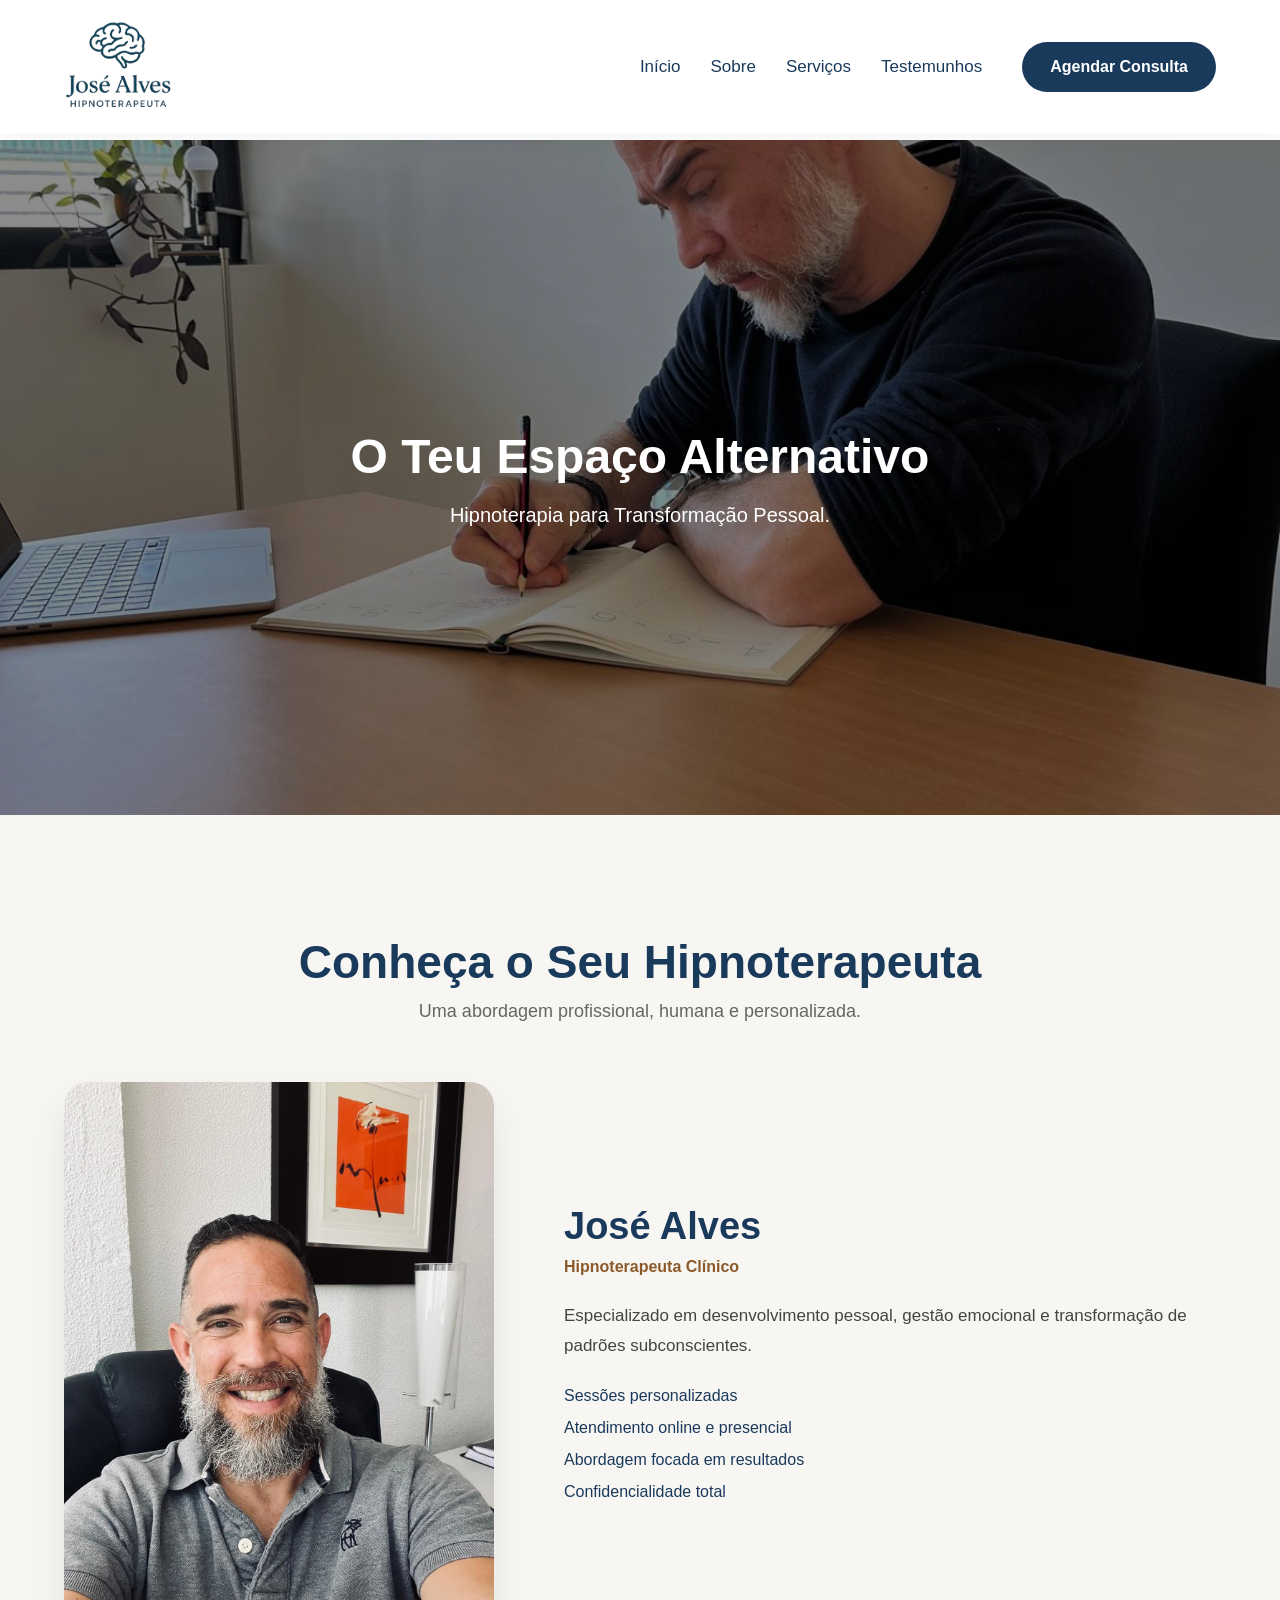
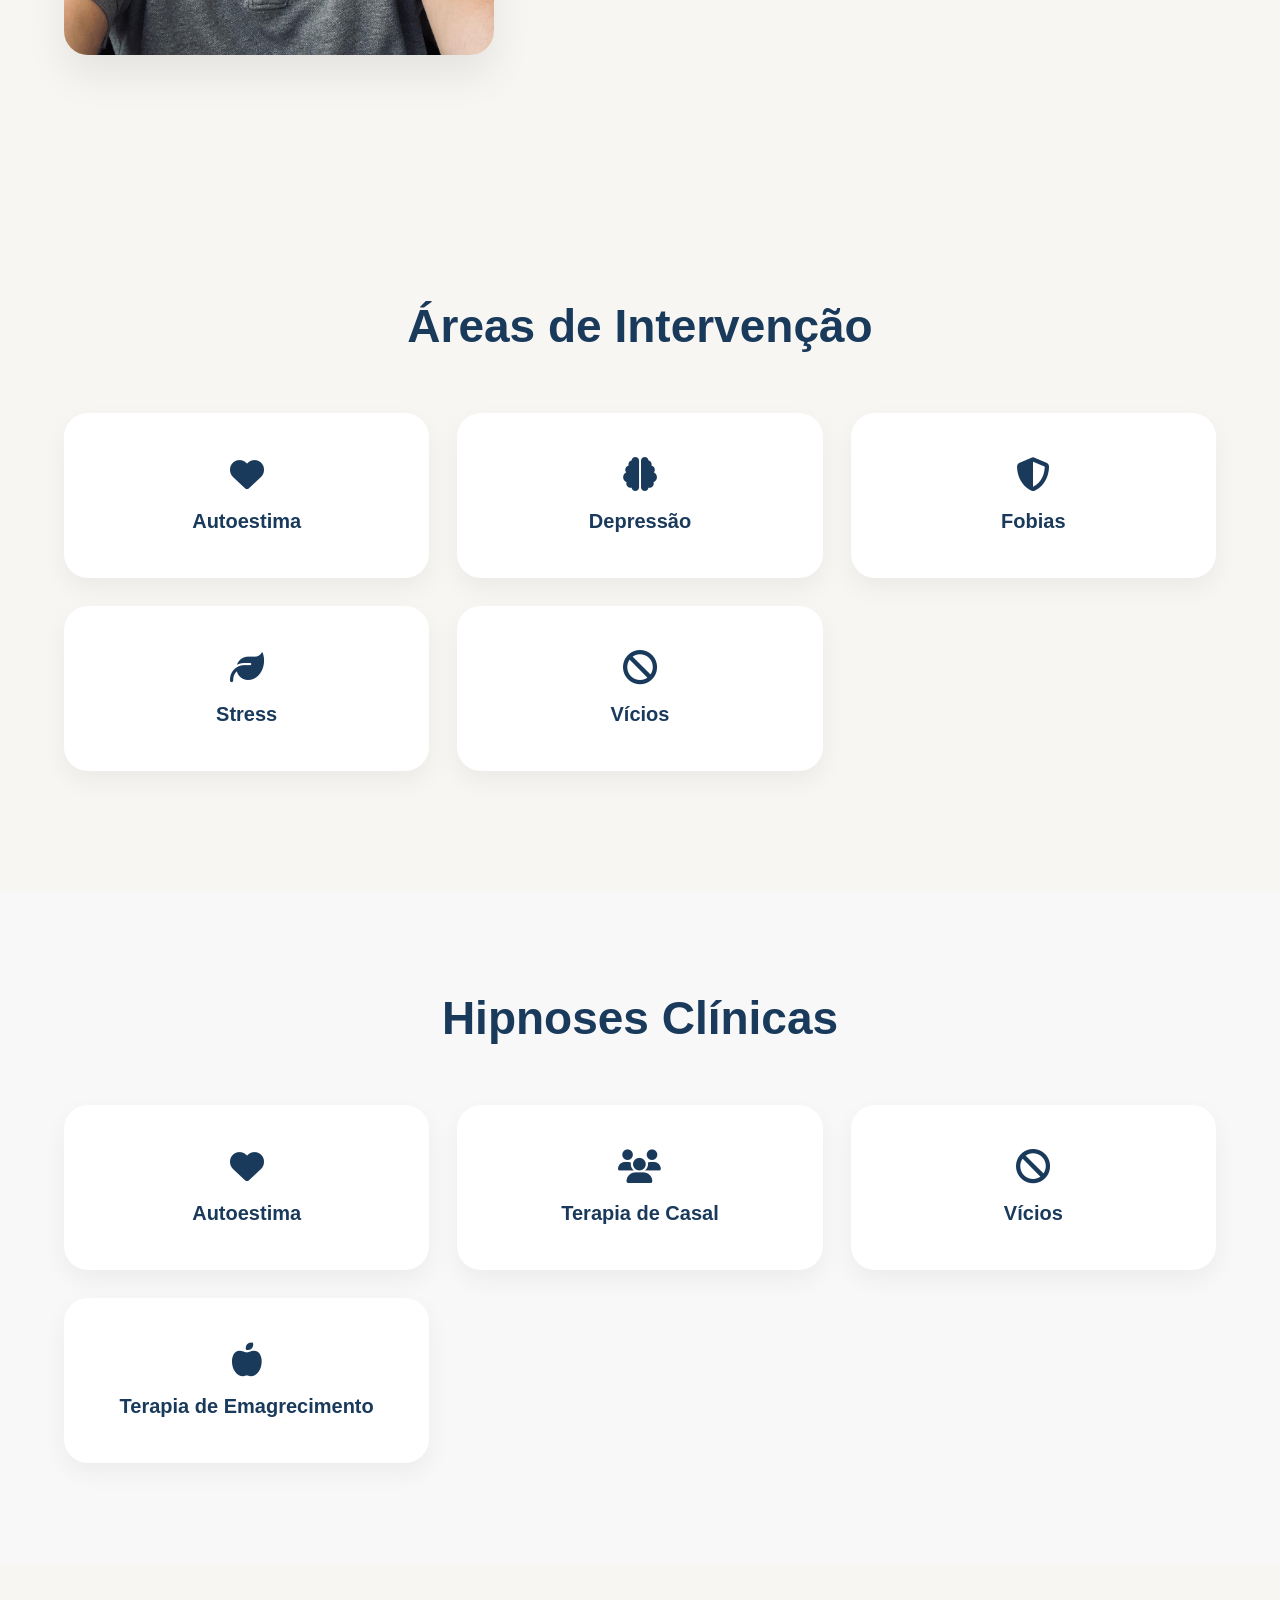
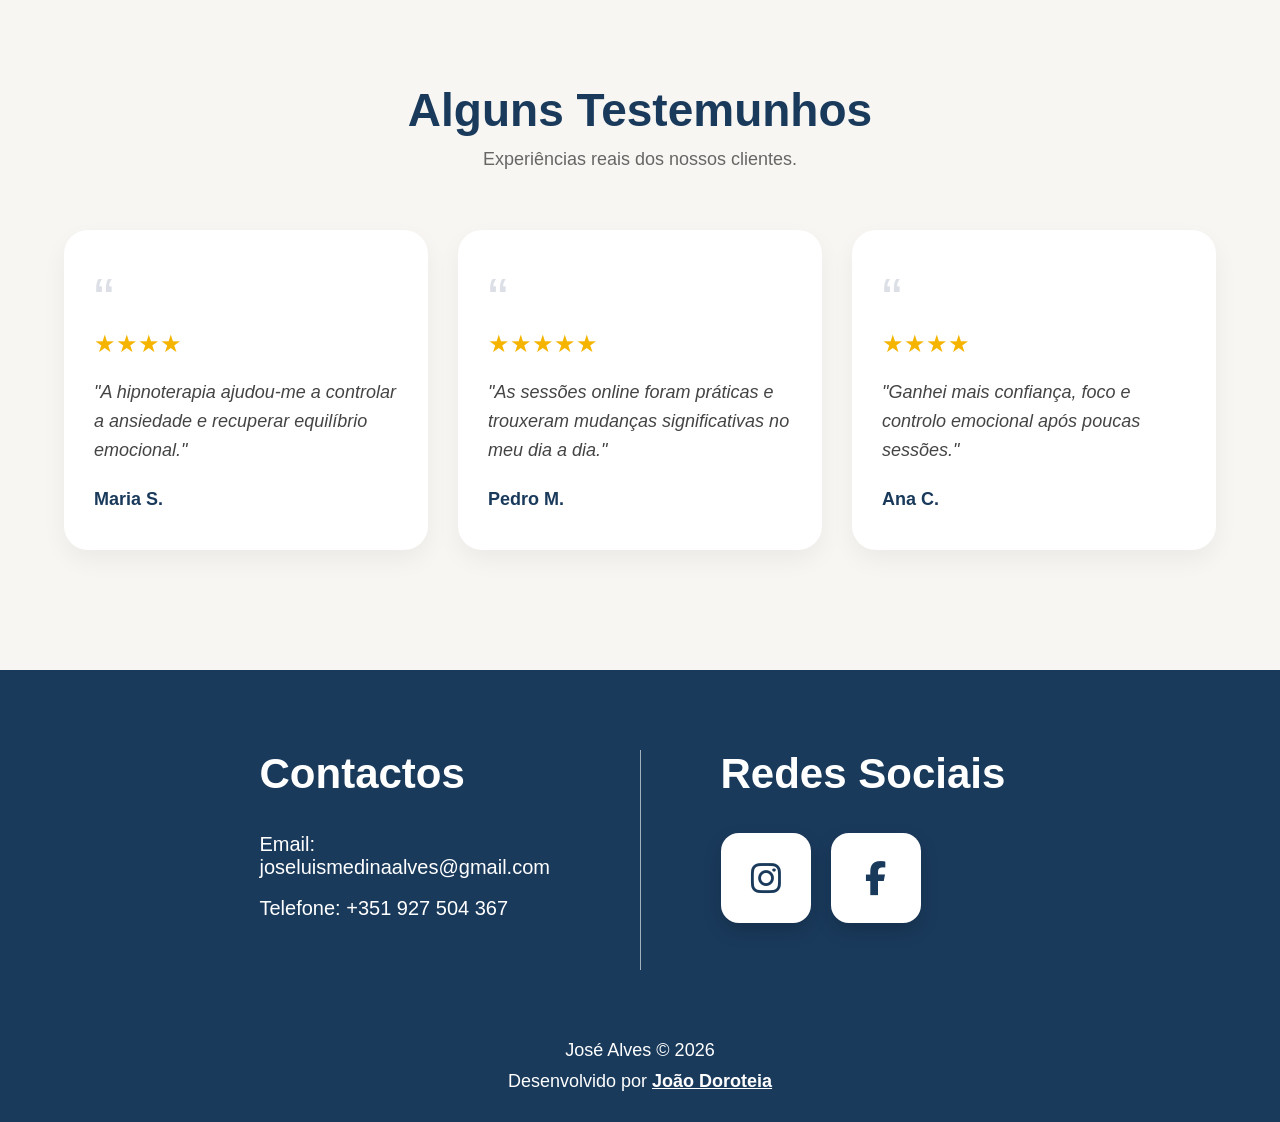
==== index.html @ 91444586 "Primeira versão do website José Alves" ====
<!DOCTYPE html>
<html lang="pt">

<head>
    <meta charset="UTF-8">
    <meta name="viewport" content="width=device-width, initial-scale=1.0">
    <title>José Alves - Teu Espaço Alternativo</title>
    <link rel="stylesheet" href="styles.css" />
    <link rel="stylesheet" href="https://cdnjs.cloudflare.com/ajax/libs/font-awesome/6.5.0/css/all.min.css">
</head>

<body>

    <!-- ////////////////////////////////////////////////////////////////////////////////////////////////////////////////// -->
    <!-- ////////////////////////////////////////////////////////////////////////////////////////////////////////////////// -->

    <header class="header">
        <div class="header-container">

            <div class="logo">
                <img src="assets/logo_semback.png" alt="José Alves">
            </div>

            <nav class="navbar">
                <ul>
                    <li><a href="#">Início</a></li>
                    <li><a href="#sobre">Sobre</a></li>
                    <li><a href="#servicos">Serviços</a></li>
                    <li><a href="#testemunhos">Testemunhos</a></li>
                </ul>
            </nav>

            <a href="agendar.html" class="btn">Agendar Consulta</a>

        </div>
    </header>

    <section class="hero">
        <div class="slide active"></div>
        <div class="slide"></div>

        <div class="hero-overlay">
            <h1>O Teu Espaço Alternativo</h1>
            <p>Hipnoterapia para Transformação Pessoal.</p>
        </div>
    </section>

    <!-- ////////////////////////////////////////////////////////////////////////////////////////////////////////////////// -->
    <!-- ////////////////////////////////////////////////////////////////////////////////////////////////////////////////// -->

    <section id="sobre" class="about">
        <div class="container">

            <div class="section-title">
                <h2>Conheça o Seu Hipnoterapeuta</h2>
                <p>Uma abordagem profissional, humana e personalizada.</p>
            </div>

            <div class="about-container">

                <div class="about-image">
                    <img src="assets/joseluis.jpeg" alt="José Alves">
                </div>

                <div class="about-content">
                    <h3>José Alves</h3>
                    <span class="credential">Hipnoterapeuta Clínico</span>

                    <p>
                        Especializado em desenvolvimento pessoal, gestão emocional
                        e transformação de padrões subconscientes.
                    </p>

                    <ul class="about-list">
                        <li>Sessões personalizadas</li>
                        <li>Atendimento online e presencial</li>
                        <li>Abordagem focada em resultados</li>
                        <li>Confidencialidade total</li>
                    </ul>
                </div>
            </div>
        </div>
    </section>

    <!-- ////////////////////////////////////////////////////////////////////////////////////////////////////////////////// -->
    <!-- ////////////////////////////////////////////////////////////////////////////////////////////////////////////////// -->

    <section id="servicos" class="services">
        <div class="container">

            <div class="section-title">
                <h2>Áreas de Intervenção</h2>
            </div>

            <div class="services-grid">

                <div class="service-card">
                    <i class="fas fa-heart"></i>
                    <h3>Autoestima</h3>
                </div>


                <div class="service-card">
                    <i class="fas fa-brain"></i>
                    <h3>Depressão</h3>
                </div>

                <div class="service-card">
                    <i class="fas fa-shield-alt"></i>
                    <h3>Fobias</h3>
                </div>

                <div class="service-card">
                    <i class="fas fa-leaf"></i>
                    <h3>Stress</h3>
                </div>

                <div class="service-card">
                    <i class="fas fa-ban"></i>
                    <h3>Vícios</h3>
                </div>

            </div>
        </div>
    </section>

    <!-- ////////////////////////////////////////////////////////////////////////////////////////////////////////////////// -->
    <!-- ////////////////////////////////////////////////////////////////////////////////////////////////////////////////// -->

    <section class="clinical-services">
        <div class="container">

            <div class="section-title">
                <h2>Hipnoses Clínicas</h2>
            </div>

            <div class="services-grid">

                <div class="service-card clinical-card">
                    <i class="fas fa-heart"></i>
                    <h3>Autoestima</h3>
                </div>

                <div class="service-card clinical-card">
                    <i class="fas fa-users"></i>
                    <h3>Terapia de Casal</h3>
                </div>

                <div class="service-card clinical-card">
                    <i class="fas fa-ban"></i>
                    <h3>Vícios</h3>
                </div>

                <div class="service-card clinical-card">
                    <i class="fas fa-apple-alt"></i>
                    <h3>Terapia de Emagrecimento</h3>
                </div>

            </div>
        </div>
    </section>

    <!-- ////////////////////////////////////////////////////////////////////////////////////////////////////////////////// -->
    <!-- ////////////////////////////////////////////////////////////////////////////////////////////////////////////////// -->

    <section id="testemunhos" class="testimonials">
        <div class="container">

            <div class="section-title">
                <h2>Alguns Testemunhos</h2>
                <p>Experiências reais dos nossos clientes.</p>
            </div>

            <div class="testimonials-grid">

                <div class="testimonial-card">
                    <span class="quote">“</span>
                    <div class="stars">★★★★</div>
                    <p>
                        "A hipnoterapia ajudou-me a controlar a ansiedade e
                        recuperar equilíbrio emocional."
                    </p>
                    <h4>Maria S.</h4>
                </div>

                <div class="testimonial-card">
                    <span class="quote">“</span>
                    <div class="stars">★★★★★</div>
                    <p>
                        "As sessões online foram práticas e trouxeram mudanças
                        significativas no meu dia a dia."
                    </p>
                    <h4>Pedro M.</h4>
                </div>

                <div class="testimonial-card">
                    <span class="quote">“</span>
                    <div class="stars">★★★★</div>
                    <p>
                        "Ganhei mais confiança, foco e controlo emocional após
                        poucas sessões."
                    </p>
                    <h4>Ana C.</h4>
                </div>

            </div>

        </div>
    </section>

    <!-- ////////////////////////////////////////////////////////////////////////////////////////////////////////////////// -->
    <!-- ////////////////////////////////////////////////////////////////////////////////////////////////////////////////// -->

    <footer class="site-footer">
        <div class="container footer-content">

            <div class="footer-left">
                <h3>Contactos</h3>
                <p>Email: joseluismedinaalves@gmail.com</p>
                <p>Telefone: +351 927 504 367</p>
            </div>

            <div class="footer-divider"></div>

            <div class="footer-right">
                <h3>Redes Sociais</h3>

                <div class="social-icons">
                    <a href="https://www.instagram.com/hipno_fit/"><i class="fab fa-instagram"></i></a>
                    <a href="https://www.facebook.com/joseluis.medinaalves.1"><i class="fab fa-facebook-f"></i></a>
                </div>
            </div>

        </div>

        <div class="footer-bottom">
            <p>José Alves © 2026</p>
            <p>Desenvolvido por <strong>João Doroteia</strong></p>
        </div>

    </footer>

    <script src="script.js"></script>

</body>

</html>
---- styles.css ----
* {
    margin: 0;
    padding: 0;
    box-sizing: border-box;
}

body {
    font-family: Trebuchet MS, sans-serif
}

h1,
h2,
h3,
h4 {
    font-family: Trebuchet MS, sans-serif;
}

.container {
    width: 90%;
    max-width: 1400px;
    margin: 0 auto;
}

/* ===============================================
   BARRA DE NAVEGAÇÃO NO TOPO - PÁGINA PRINCIPAL
================================================== */
/* HEADER FIXO */
.header {
    position: fixed;
    top: 0;
    width: 100%;
    background: white;
    padding: 20px 0;
    z-index: 1000;
    box-shadow: 0 4px 20px rgba(0, 0, 0, 0.06);
}

.header-container {
    width: 90%;
    max-width: 1400px;
    margin: 0 auto;
    display: flex;
    align-items: center;
    justify-content: space-between;
}

/* LOGO */
.logo img {
    height: 90px;
}

/* NAVBAR */
.navbar {
    margin-left: auto;
    margin-right: 40px;
}

.navbar ul {
    display: flex;
    list-style: none;
    gap: 30px;
}

.navbar a {
    text-decoration: none;
    color: #1A3A5C;
    font-size: 17px;
    font-weight: 500;
}

.navbar a:hover {
    text-decoration: underline;
    color: #f7c06f;
}

/* BOTÃO */
.btn {
    padding: 16px 28px;
    background: #1A3A5C;
    color: white;
    text-decoration: none;
    border-radius: 999px;
    font-weight: 600;
}

.btn:hover {
    background: #f7c06f;
    color: #1A3A5C;
}


/* =========================
   HERO - PÁGINA PRINCIPAL
============================ */
.hero {
    margin-top: 140px;
    height: 75vh;
    position: relative;
    overflow: hidden;
    display: flex;
    justify-content: center;
    align-items: center;
}

/* SLIDES */
.slide {
    position: absolute;
    inset: 0;
    background-size: cover;
    background-position: center;
    opacity: 0;
    transition: opacity 1.8s ease-in-out;
}

.slide.active {
    opacity: 1;
}

/* SHADOW OVERLAY */
.hero::after {
    content: "";
    position: absolute;
    inset: 0;
    background: rgba(0, 0, 0, 0.45);
    z-index: 1;
}

/* TEXT OVERLAY */
.hero-overlay {
    position: relative;
    z-index: 2;
    text-align: center;
    color: white;
    padding: 40px;
}

.hero h1 {
    font-size: 48px;
    margin-bottom: 20px;
}

.hero p {
    font-size: 20px;
}


/* ===============================
   SOBRE MIM - PÁGINA PRINICIPAL
================================== */
.about {
    padding: 120px 0;
    background: #F8F6F2;
}

.section-title {
    text-align: center;
    margin-bottom: 70px;
}

.section-title h2 {
    font-size: 42px;
    color: #1A3A5C;
    margin-bottom: 15px;
}

.section-title p {
    font-size: 18px;
    color: #666;
}

.about-container {
    display: flex;
    align-items: center;
    gap: 70px;
}

.about-image img {
    width: 430px;
    border-radius: 24px;
    object-fit: cover;
    box-shadow: 0 20px 40px rgba(0, 0, 0, 0.08);
}

.about-content {
    flex: 1;
}

.about-content h3 {
    font-size: 38px;
    color: #1A3A5C;
    margin-bottom: 10px;
}

.credential {
    display: inline-block;
    margin-bottom: 25px;
    color: #8B5A2B;
    font-weight: 600;
}

.about-content p {
    font-size: 17px;
    line-height: 1.8;
    color: #444;
    margin-bottom: 25px;
}

.about-list {
    list-style: none;
    margin-bottom: 35px;
}

.about-list li {
    margin-bottom: 14px;
    color: #1A3A5C;
    font-size: 16px;
}


/* ==============================
   SERVIÇOS - PÁGINA PRINICIPAL
================================= */
/* SERVIÇOS */
.services {
    padding: 120px 0;
    background: #F8F6F2;
}

.section-title {
    text-align: center;
    margin-bottom: 60px;
}

.section-title h2 {
    font-size: 46px;
    color: #1A3A5C;
    margin-bottom: 12px;
}

.section-title p {
    font-size: 18px;
    color: #666;
}

/* GRID */
.services-grid {
    display: grid;
    grid-template-columns: repeat(3, 1fr);
    gap: 28px;
}

/* CARDS */
.service-card {
    background: white;
    padding: 45px 20px;
    border-radius: 24px;
    text-align: center;
    cursor: pointer;
    box-shadow: 0 10px 25px rgba(0, 0, 0, 0.05);
    transition: 0.3s ease;
}

.service-card:hover {
    background: #1A3A5C;
    transform: translateY(-8px);
}

.service-card i {
    font-size: 34px;
    color: #1A3A5C;
    margin-bottom: 18px;
    transition: 0.3s;
}

.service-card h3 {
    color: #1A3A5C;
    font-size: 20px;
    transition: 0.3s;
}

.service-card:hover i,
.service-card:hover h3 {
    color: white;
}

/* HIPNOSES CLÍNICAS */
.clinical-services {
    padding: 100px 0;
    background: #f8f8f8;
}


/* ================================
   TESTEMUNHOS - PÁGINA PRINCIPAL
=================================== */
.testimonials {
    padding: 120px 0;
    background: #F8F6F2;
}

.testimonials-grid {
    display: grid;
    grid-template-columns: repeat(3, 1fr);
    gap: 30px;
    margin-top: 50px;
}

.testimonial-card {
    background: white;
    padding: 40px 30px;
    border-radius: 24px;
    box-shadow: 0 10px 25px rgba(0, 0, 0, 0.05);
    transition: 0.3s ease;
}

.testimonial-card:hover {
    transform: translateY(-8px);
}

.stars {
    font-size: 24px;
    color: #F4B400;
    margin-bottom: 20px;
}

.testimonial-card p {
    font-size: 18px;
    color: #444;
    line-height: 1.6;
    margin-bottom: 25px;
    font-style: italic;
}

.testimonial-card h4 {
    color: #1A3A5C;
    font-size: 18px;
    font-weight: 600;
}

.quote {
    font-size: 60px;
    color: #1A3A5C;
    opacity: 0.15;
    display: block;
    line-height: 1;
}


/* ===========================
   RODAPÉ - TODAS AS PÁGINAS
============================== */
.site-footer {
    background: #1A3A5C;
    color: white;
    padding: 80px 0 30px;
}

.footer-content {
    display: flex;
    justify-content: center;
    align-items: flex-start;
    gap: 80px;
    margin-bottom: 70px;
}

/* colunas */
.footer-left,
.footer-right {
    width: 300px;
}

.footer-left h3,
.footer-right h3 {
    font-size: 42px;
    margin-bottom: 35px;
}

.footer-left p {
    font-size: 20px;
    margin-bottom: 18px;
}

/* linha vertical */
.footer-divider {
    width: 1px;
    height: 220px;
    background: rgba(255, 255, 255, 0.6);
}

/* redes */
.social-icons {
    display: flex;
    gap: 20px;
    margin-top: 20px;
}

.social-icons a {
    width: 90px;
    height: 90px;
    background: white;
    border-radius: 18px;
    display: flex;
    justify-content: center;
    align-items: center;
    color: #1A3A5C;
    font-size: 34px;
    text-decoration: none;
    box-shadow: 0 8px 18px rgba(0, 0, 0, 0.18);
    transition: 0.3s ease;
}

.social-icons a:hover {
    transform: translateY(-5px);
}

/* bottom */
.footer-bottom {
    text-align: center;
    font-size: 18px;
}

.footer-bottom p:first-child {
    margin-bottom: 10px;
}

.footer-bottom strong {
    text-decoration: underline;
}


/* ===================
   AGENDAR CONSULTA
====================== */
.agendar {
    min-height: 100vh;
    padding: 140px 0;
    background: #F8F6F2;
}

.agendar-container {
    display: grid;
    grid-template-columns: 2fr 1fr;
    gap: 50px;
    align-items: start;
}

/* formulário */
.agendar-form {
    background: white;
    padding: 50px;
    border-radius: 30px;
    box-shadow: 0 15px 35px rgba(0, 0, 0, 0.05);
}

.agendar-form h1 {
    font-size: 42px;
    color: #1A3A5C;
    margin-bottom: 15px;
}

.agendar-form p {
    color: #666;
    margin-bottom: 35px;
}

/* inputs */
.agendar-form form {
    display: flex;
    flex-direction: column;
    gap: 20px;
}

.agendar-form input,
.agendar-form select,
.agendar-form textarea {
    padding: 18px 20px;
    border: 1px solid #ddd;
    border-radius: 14px;
    font-size: 16px;
    font-family: inherit;
    outline: none;
}

.agendar-form textarea {
    min-height: 140px;
    resize: none;
}

/* botão */
.agendar-form button {
    padding: 18px;
    border: none;
    border-radius: 999px;
    background: #1A3A5C;
    color: #FFDEAD;
    font-size: 16px;
    font-weight: 600;
    cursor: pointer;
}

/* info lateral */
.agendar-info {
    background: #1A3A5C;
    color: white;
    padding: 45px;
    border-radius: 30px;
}

.agendar-info h2 {
    font-size: 32px;
    margin-bottom: 30px;
}

.agendar-info p {
    margin-bottom: 18px;
    line-height: 1.7;
}
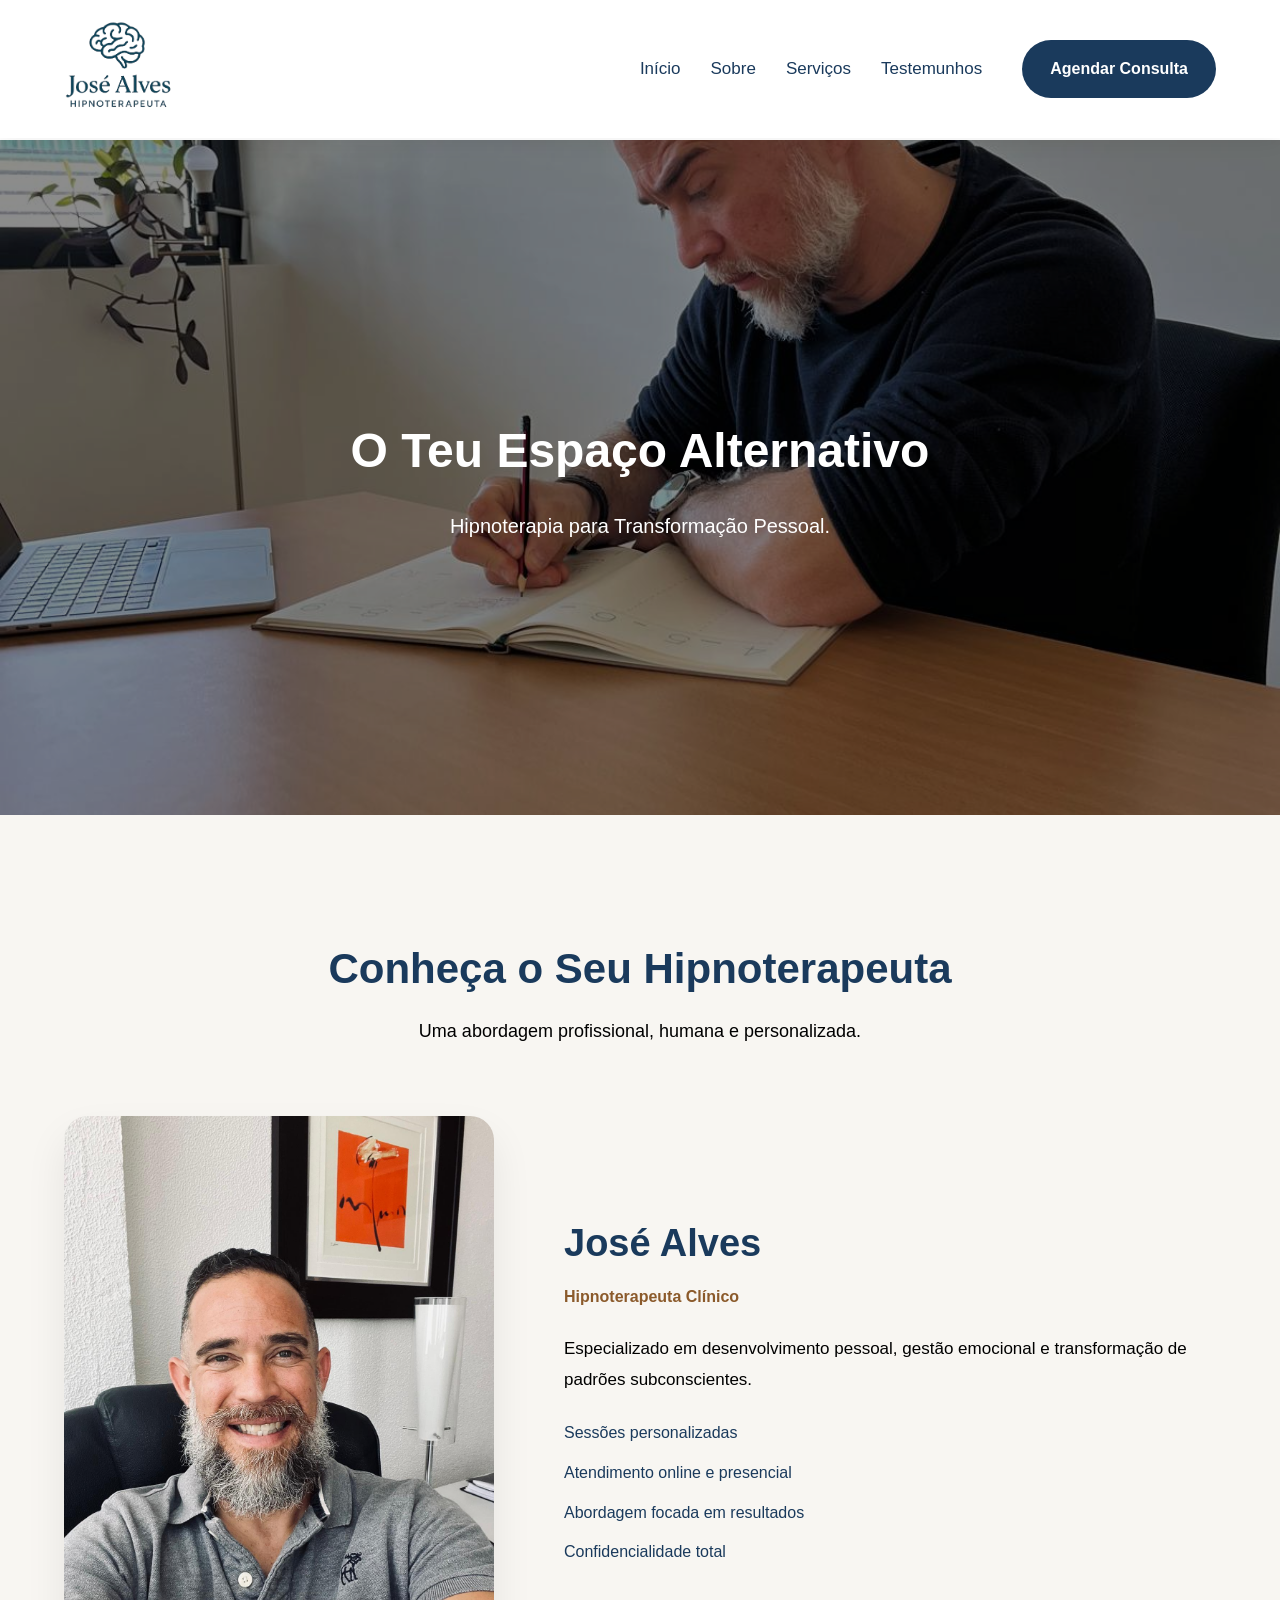
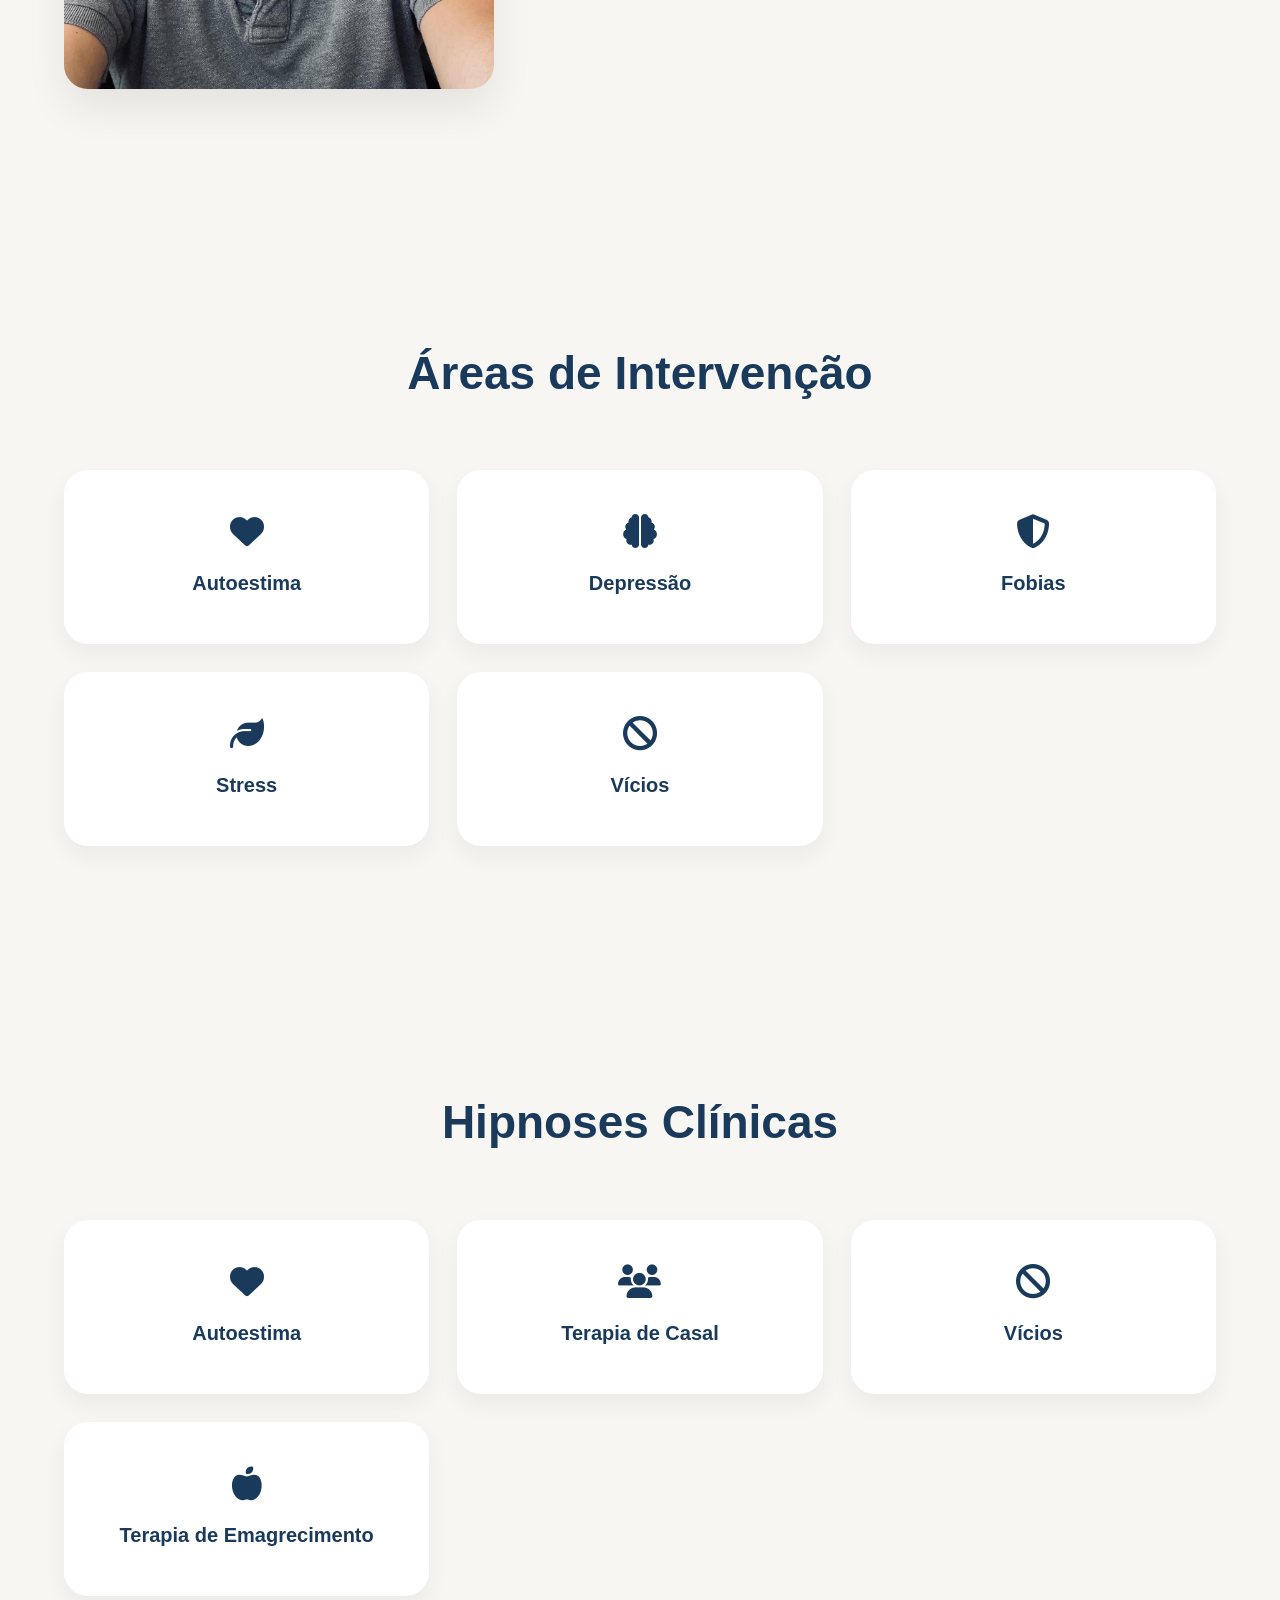
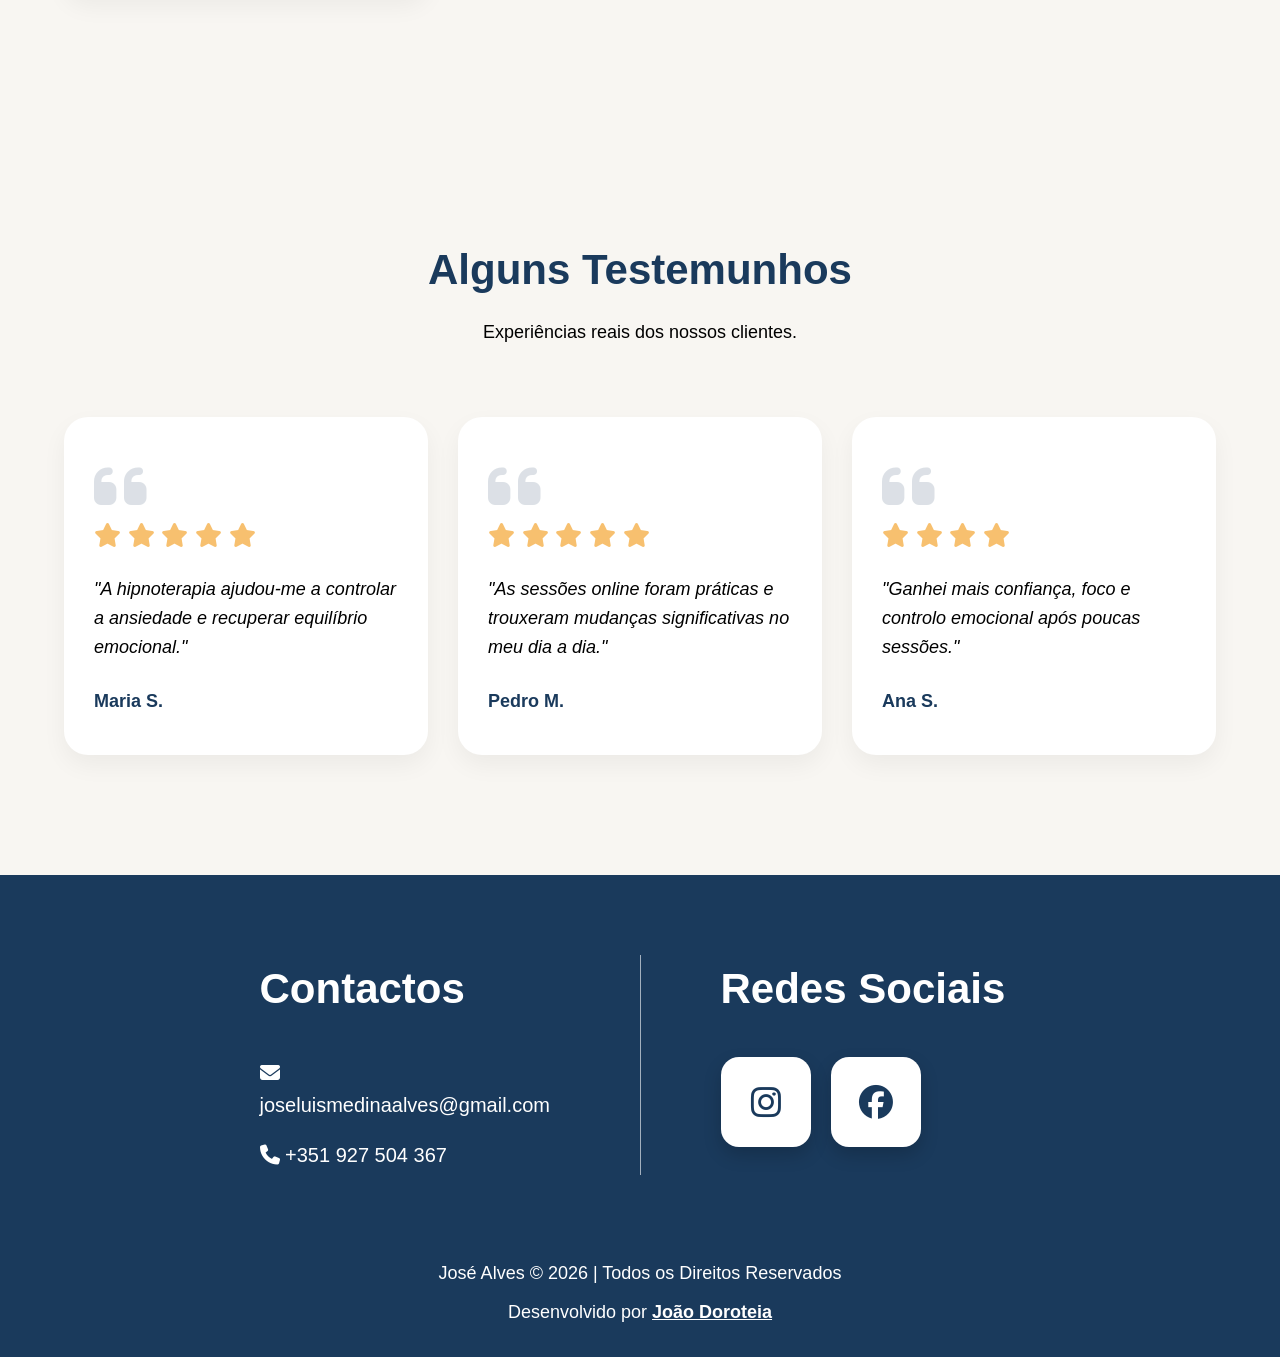
==== commit 865f584c: "Versão Final" ====
--- a/index.html
+++ b/index.html
@@ -15,54 +15,73 @@
     <!-- ////////////////////////////////////////////////////////////////////////////////////////////////////////////////// -->
 
     <header class="header">
-        <div class="header-container">
+
+        <div class="container">
 
             <div class="logo">
                 <img src="assets/logo_semback.png" alt="José Alves">
             </div>
 
             <nav class="navbar">
+
                 <ul>
                     <li><a href="#">Início</a></li>
-                    <li><a href="#sobre">Sobre</a></li>
-                    <li><a href="#servicos">Serviços</a></li>
+                    <li><a href="#me">Sobre</a></li>
+                    <li><a href="#areas">Serviços</a></li>
                     <li><a href="#testemunhos">Testemunhos</a></li>
                 </ul>
+
             </nav>
 
-            <a href="agendar.html" class="btn">Agendar Consulta</a>
-
-        </div>
+            <a href="agendar.html" class="btn-primary">Agendar Consulta</a>
+
+        </div>
+
     </header>
 
+    <!-- ////////////////////////////////////////////////////////////////////////////////////////////////////////////////// -->
+    <!-- ////////////////////////////////////////////////////////////////////////////////////////////////////////////////// -->
+
     <section class="hero">
+
         <div class="slide active"></div>
         <div class="slide"></div>
 
-        <div class="hero-overlay">
-            <h1>O Teu Espaço Alternativo</h1>
-            <p>Hipnoterapia para Transformação Pessoal.</p>
-        </div>
-    </section>
-
-    <!-- ////////////////////////////////////////////////////////////////////////////////////////////////////////////////// -->
-    <!-- ////////////////////////////////////////////////////////////////////////////////////////////////////////////////// -->
-
-    <section id="sobre" class="about">
-        <div class="container">
-
-            <div class="section-title">
+        <div class="container">
+
+            <div class="hero-overlay">
+
+                <h1>O Teu Espaço Alternativo</h1>
+                <p>Hipnoterapia para Transformação Pessoal.</p>
+
+            </div>
+
+        </div>
+
+    </section>
+
+    <!-- ////////////////////////////////////////////////////////////////////////////////////////////////////////////////// -->
+    <!-- ////////////////////////////////////////////////////////////////////////////////////////////////////////////////// -->
+
+    <section class="about" id="me">
+
+        <div class="container">
+
+            <div class="about-title">
+
                 <h2>Conheça o Seu Hipnoterapeuta</h2>
                 <p>Uma abordagem profissional, humana e personalizada.</p>
-            </div>
-
-            <div class="about-container">
+
+            </div>
+
+            <div class="about-information">
 
                 <div class="about-image">
                     <img src="assets/joseluis.jpeg" alt="José Alves">
                 </div>
 
                 <div class="about-content">
+
                     <h3>José Alves</h3>
                     <span class="credential">Hipnoterapeuta Clínico</span>
 
@@ -77,147 +96,203 @@
                         <li>Abordagem focada em resultados</li>
                         <li>Confidencialidade total</li>
                     </ul>
-                </div>
-            </div>
-        </div>
-    </section>
-
-    <!-- ////////////////////////////////////////////////////////////////////////////////////////////////////////////////// -->
-    <!-- ////////////////////////////////////////////////////////////////////////////////////////////////////////////////// -->
-
-    <section id="servicos" class="services">
-        <div class="container">
-
-            <div class="section-title">
+
+                </div>
+
+            </div>
+
+        </div>
+
+    </section>
+
+    <!-- ////////////////////////////////////////////////////////////////////////////////////////////////////////////////// -->
+    <!-- ////////////////////////////////////////////////////////////////////////////////////////////////////////////////// -->
+
+    <section class="services-areas" id="areas">
+
+        <div class="container">
+
+            <div class="services-title">
                 <h2>Áreas de Intervenção</h2>
             </div>
 
             <div class="services-grid">
 
-                <div class="service-card">
+                <div class="service-area-card">
                     <i class="fas fa-heart"></i>
                     <h3>Autoestima</h3>
                 </div>
 
-
-                <div class="service-card">
+                <div class="service-area-card">
                     <i class="fas fa-brain"></i>
                     <h3>Depressão</h3>
                 </div>
 
-                <div class="service-card">
+                <div class="service-area-card">
                     <i class="fas fa-shield-alt"></i>
                     <h3>Fobias</h3>
                 </div>
 
-                <div class="service-card">
+                <div class="service-area-card">
                     <i class="fas fa-leaf"></i>
                     <h3>Stress</h3>
                 </div>
 
-                <div class="service-card">
+                <div class="service-area-card">
                     <i class="fas fa-ban"></i>
                     <h3>Vícios</h3>
                 </div>
 
             </div>
-        </div>
+
+        </div>
+
     </section>
 
     <!-- ////////////////////////////////////////////////////////////////////////////////////////////////////////////////// -->
     <!-- ////////////////////////////////////////////////////////////////////////////////////////////////////////////////// -->
 
     <section class="clinical-services">
-        <div class="container">
-
-            <div class="section-title">
+
+        <div class="container">
+
+            <div class="services-title">
                 <h2>Hipnoses Clínicas</h2>
             </div>
 
             <div class="services-grid">
 
-                <div class="service-card clinical-card">
+                <div class="service-clinical-card">
                     <i class="fas fa-heart"></i>
                     <h3>Autoestima</h3>
                 </div>
 
-                <div class="service-card clinical-card">
+                <div class="service-clinical-card">
                     <i class="fas fa-users"></i>
                     <h3>Terapia de Casal</h3>
                 </div>
 
-                <div class="service-card clinical-card">
+                <div class="service-clinical-card">
                     <i class="fas fa-ban"></i>
                     <h3>Vícios</h3>
                 </div>
 
-                <div class="service-card clinical-card">
+                <div class="service-clinical-card">
                     <i class="fas fa-apple-alt"></i>
                     <h3>Terapia de Emagrecimento</h3>
                 </div>
 
             </div>
-        </div>
-    </section>
-
-    <!-- ////////////////////////////////////////////////////////////////////////////////////////////////////////////////// -->
-    <!-- ////////////////////////////////////////////////////////////////////////////////////////////////////////////////// -->
-
-    <section id="testemunhos" class="testimonials">
-        <div class="container">
-
-            <div class="section-title">
+
+        </div>
+
+    </section>
+
+    <!-- ////////////////////////////////////////////////////////////////////////////////////////////////////////////////// -->
+    <!-- ////////////////////////////////////////////////////////////////////////////////////////////////////////////////// -->
+
+    <section class="testimonials" id="testemunhos">
+
+        <div class="container">
+
+            <div class="testimonials-title">
                 <h2>Alguns Testemunhos</h2>
                 <p>Experiências reais dos nossos clientes.</p>
             </div>
 
             <div class="testimonials-grid">
 
+                <!-- ============================================================================== -->
+                <!-- CARD 1 -->
                 <div class="testimonial-card">
-                    <span class="quote">“</span>
-                    <div class="stars">★★★★</div>
+
+                    <span class="quote">
+                        <i class="fas fa-quote-left"></i>
+                    </span>
+
+                    <div class="stars">
+                        <i class="fas fa-star"></i>
+                        <i class="fas fa-star"></i>
+                        <i class="fas fa-star"></i>
+                        <i class="fas fa-star"></i>
+                        <i class="fas fa-star"></i>
+                    </div>
+
                     <p>
                         "A hipnoterapia ajudou-me a controlar a ansiedade e
                         recuperar equilíbrio emocional."
                     </p>
+
                     <h4>Maria S.</h4>
-                </div>
-
+
+                </div>
+
+                <!-- ============================================================================== -->
+                <!-- CARD 2 -->
                 <div class="testimonial-card">
-                    <span class="quote">“</span>
-                    <div class="stars">★★★★★</div>
+
+                    <span class="quote">
+                        <i class="fas fa-quote-left"></i>
+                    </span>
+
+                    <div class="stars">
+                        <i class="fas fa-star"></i>
+                        <i class="fas fa-star"></i>
+                        <i class="fas fa-star"></i>
+                        <i class="fas fa-star"></i>
+                        <i class="fas fa-star"></i>
+                    </div>
+
                     <p>
                         "As sessões online foram práticas e trouxeram mudanças
                         significativas no meu dia a dia."
                     </p>
+
                     <h4>Pedro M.</h4>
-                </div>
-
+
+                </div>
+
+                <!-- ============================================================================== -->
+                <!-- CARD 3 -->
                 <div class="testimonial-card">
-                    <span class="quote">“</span>
-                    <div class="stars">★★★★</div>
+
+                    <span class="quote">
+                        <i class="fas fa-quote-left"></i>
+                    </span>
+
+                    <div class="stars">
+                        <i class="fas fa-star"></i>
+                        <i class="fas fa-star"></i>
+                        <i class="fas fa-star"></i>
+                        <i class="fas fa-star"></i>
+                    </div>
+
                     <p>
                         "Ganhei mais confiança, foco e controlo emocional após
                         poucas sessões."
                     </p>
-                    <h4>Ana C.</h4>
-                </div>
-
-            </div>
-
-        </div>
-    </section>
-
-    <!-- ////////////////////////////////////////////////////////////////////////////////////////////////////////////////// -->
-    <!-- ////////////////////////////////////////////////////////////////////////////////////////////////////////////////// -->
-
-    <footer class="site-footer">
-        <div class="container footer-content">
+
+                    <h4>Ana S.</h4>
+
+                </div>
+
+            </div>
+
+        </div>
+
+    </section>
+
+    <!-- ////////////////////////////////////////////////////////////////////////////////////////////////////////////////// -->
+    <!-- ////////////////////////////////////////////////////////////////////////////////////////////////////////////////// -->
+
+    <footer class="footer">
+
+        <div class="container">
 
             <div class="footer-left">
                 <h3>Contactos</h3>
-                <p>Email: joseluismedinaalves@gmail.com</p>
-                <p>Telefone: +351 927 504 367</p>
+                <p><i class="fa-duotone fa-solid fa-envelope"></i> joseluismedinaalves@gmail.com</p>
+                <p><i class="fa-duotone fa-solid fa-phone"></i> +351 927 504 367</p>
             </div>
 
             <div class="footer-divider"></div>
@@ -226,20 +301,23 @@
                 <h3>Redes Sociais</h3>
 
                 <div class="social-icons">
-                    <a href="https://www.instagram.com/hipno_fit/"><i class="fab fa-instagram"></i></a>
-                    <a href="https://www.facebook.com/joseluis.medinaalves.1"><i class="fab fa-facebook-f"></i></a>
+                    <a href="https://www.instagram.com/hipno_fit/"><i class="fa-brands fa-instagram"></i></a>
+                    <a href="https://www.facebook.com/joseluis.medinaalves.1"><i class="fa-brands fa-facebook"></i></a>
                 </div>
             </div>
 
         </div>
 
         <div class="footer-bottom">
-            <p>José Alves © 2026</p>
+            <p>José Alves © 2026 | Todos os Direitos Reservados</p>
             <p>Desenvolvido por <strong>João Doroteia</strong></p>
         </div>
 
     </footer>
 
+    <!-- ////////////////////////////////////////////////////////////////////////////////////////////////////////////////// -->
+    <!-- ////////////////////////////////////////////////////////////////////////////////////////////////////////////////// -->
+
     <script src="script.js"></script>
 
 </body>
--- a/styles.css
+++ b/styles.css
@@ -1,41 +1,70 @@
+/* ====================================
+   CONFIGURAÇÕES & COMPONENTES GERAIS
+======================================= */
+:root {
+    --primary: #1A3A5C;
+    --secondary: #f7c06f;
+    --light: white;
+    --dark: black;
+}
+
 * {
     margin: 0;
     padding: 0;
     box-sizing: border-box;
+    font-family: Trebuchet MS, sans-serif
+}
+
+html {
+    scroll-behavior: smooth;
 }
 
 body {
-    font-family: Trebuchet MS, sans-serif
-}
-
-h1,
-h2,
-h3,
-h4 {
-    font-family: Trebuchet MS, sans-serif;
+    background: var(--light);
+    line-height: 1.6;
 }
 
 .container {
     width: 90%;
-    max-width: 1400px;
-    margin: 0 auto;
-}
-
-/* ===============================================
-   BARRA DE NAVEGAÇÃO NO TOPO - PÁGINA PRINCIPAL
-================================================== */
-/* HEADER FIXO */
+    max-width: 1200px;
+    margin: auto;
+}
+
+/* ===================
+   BOTÕES DO WEBSITE
+====================== */
+.btn-primary {
+    padding: 16px 28px;
+    background: var(--primary);
+    color: var(--light);
+    text-decoration: none;
+    border-radius: 999px;
+    font-weight: 600;
+}
+
+.btn-primary:hover {
+    background: var(--secondary);
+    color: var(--primary);
+}
+
+
+/* ============================================================================================================================= */
+/* ============================================================================================================================= */
+
+/* ==========================================
+   HEADER - BARRA DE NAVEGAÇÃO (index.html) 
+============================================= */
 .header {
     position: fixed;
     top: 0;
     width: 100%;
-    background: white;
+    background: var(--light);
     padding: 20px 0;
     z-index: 1000;
     box-shadow: 0 4px 20px rgba(0, 0, 0, 0.06);
 }
 
-.header-container {
+.header .container {
     width: 90%;
     max-width: 1400px;
     margin: 0 auto;
@@ -44,12 +73,10 @@
     justify-content: space-between;
 }
 
-/* LOGO */
 .logo img {
     height: 90px;
 }
 
-/* NAVBAR */
 .navbar {
     margin-left: auto;
     margin-right: 40px;
@@ -63,35 +90,23 @@
 
 .navbar a {
     text-decoration: none;
-    color: #1A3A5C;
+    color: var(--primary);
     font-size: 17px;
     font-weight: 500;
 }
 
 .navbar a:hover {
     text-decoration: underline;
-    color: #f7c06f;
-}
-
-/* BOTÃO */
-.btn {
-    padding: 16px 28px;
-    background: #1A3A5C;
-    color: white;
-    text-decoration: none;
-    border-radius: 999px;
-    font-weight: 600;
-}
-
-.btn:hover {
-    background: #f7c06f;
-    color: #1A3A5C;
-}
-
-
-/* =========================
-   HERO - PÁGINA PRINCIPAL
-============================ */
+    color: var(--secondary);
+}
+
+
+/* ============================================================================================================================= */
+/* ============================================================================================================================= */
+
+/* ======================================
+   HERO - PÁGINA PRINCIPAL (index.html) 
+========================================= */
 .hero {
     margin-top: 140px;
     height: 75vh;
@@ -102,7 +117,6 @@
     align-items: center;
 }
 
-/* SLIDES */
 .slide {
     position: absolute;
     inset: 0;
@@ -116,7 +130,6 @@
     opacity: 1;
 }
 
-/* SHADOW OVERLAY */
 .hero::after {
     content: "";
     position: absolute;
@@ -125,12 +138,11 @@
     z-index: 1;
 }
 
-/* TEXT OVERLAY */
 .hero-overlay {
     position: relative;
     z-index: 2;
     text-align: center;
-    color: white;
+    color: var(--light);
     padding: 40px;
 }
 
@@ -144,31 +156,34 @@
 }
 
 
-/* ===============================
-   SOBRE MIM - PÁGINA PRINICIPAL
-================================== */
+/* ============================================================================================================================= */
+/* ============================================================================================================================= */
+
+/* ===========================================
+   SOBRE MIM - PÁGINA PRINCIPAL (index.html) 
+============================================== */
 .about {
     padding: 120px 0;
     background: #F8F6F2;
 }
 
-.section-title {
+.about-title {
     text-align: center;
     margin-bottom: 70px;
 }
 
-.section-title h2 {
+.about-title h2 {
     font-size: 42px;
-    color: #1A3A5C;
+    color: var(--primary);
     margin-bottom: 15px;
 }
 
-.section-title p {
+.about-title p {
     font-size: 18px;
-    color: #666;
-}
-
-.about-container {
+    color: var(--dark);
+}
+
+.about-information {
     display: flex;
     align-items: center;
     gap: 70px;
@@ -187,7 +202,7 @@
 
 .about-content h3 {
     font-size: 38px;
-    color: #1A3A5C;
+    color: var(--primary);
     margin-bottom: 10px;
 }
 
@@ -201,7 +216,7 @@
 .about-content p {
     font-size: 17px;
     line-height: 1.8;
-    color: #444;
+    color: var(--dark);
     margin-bottom: 25px;
 }
 
@@ -212,46 +227,43 @@
 
 .about-list li {
     margin-bottom: 14px;
-    color: #1A3A5C;
+    color: var(--primary);
     font-size: 16px;
 }
 
 
-/* ==============================
-   SERVIÇOS - PÁGINA PRINICIPAL
-================================= */
-/* SERVIÇOS */
-.services {
+/* ============================================================================================================================= */
+/* ============================================================================================================================= */
+
+/* ==========================================
+   SERVIÇOS - PÁGINA PRINCIPAL (index.html) 
+============================================= */
+.services-areas,
+.clinical-services {
     padding: 120px 0;
     background: #F8F6F2;
 }
 
-.section-title {
+.services-title {
     text-align: center;
     margin-bottom: 60px;
 }
 
-.section-title h2 {
+.services-title h2 {
     font-size: 46px;
-    color: #1A3A5C;
+    color: var(--primary);
     margin-bottom: 12px;
 }
 
-.section-title p {
-    font-size: 18px;
-    color: #666;
-}
-
-/* GRID */
 .services-grid {
     display: grid;
     grid-template-columns: repeat(3, 1fr);
     gap: 28px;
 }
 
-/* CARDS */
-.service-card {
-    background: white;
+.service-area-card,
+.service-clinical-card {
+    background: var(--light);
     padding: 45px 20px;
     border-radius: 24px;
     text-align: center;
@@ -260,42 +272,60 @@
     transition: 0.3s ease;
 }
 
-.service-card:hover {
-    background: #1A3A5C;
+.service-area-card:hover,
+.service-clinical-card:hover {
+    background: var(--primary);
     transform: translateY(-8px);
 }
 
-.service-card i {
+.service-area-card i,
+.service-clinical-card i {
     font-size: 34px;
-    color: #1A3A5C;
+    color: var(--primary);
     margin-bottom: 18px;
     transition: 0.3s;
 }
 
-.service-card h3 {
-    color: #1A3A5C;
+.service-area-card h3,
+.service-clinical-card h3 {
+    color: var(--primary);
     font-size: 20px;
     transition: 0.3s;
 }
 
-.service-card:hover i,
-.service-card:hover h3 {
-    color: white;
-}
-
-/* HIPNOSES CLÍNICAS */
-.clinical-services {
-    padding: 100px 0;
-    background: #f8f8f8;
-}
-
-
-/* ================================
-   TESTEMUNHOS - PÁGINA PRINCIPAL
-=================================== */
+.service-area-card:hover i,
+.service-area-card:hover h3,
+.service-clinical-card:hover i,
+.service-clinical-card:hover h3 {
+    color: var(--light);
+}
+
+
+/* ============================================================================================================================= */
+/* ============================================================================================================================= */
+
+/* =============================================
+   TESTEMUNHOS - PÁGINA PRINCIPAL (index.html) 
+================================================ */
 .testimonials {
     padding: 120px 0;
     background: #F8F6F2;
+}
+
+.testimonials-title {
+    text-align: center;
+    margin-bottom: 70px;
+}
+
+.testimonials-title h2 {
+    font-size: 42px;
+    color: var(--primary);
+    margin-bottom: 15px;
+}
+
+.testimonials-title p {
+    font-size: 18px;
+    color: var(--dark);
 }
 
 .testimonials-grid {
@@ -306,7 +336,7 @@
 }
 
 .testimonial-card {
-    background: white;
+    background: var(--light);
     padding: 40px 30px;
     border-radius: 24px;
     box-shadow: 0 10px 25px rgba(0, 0, 0, 0.05);
@@ -317,45 +347,48 @@
     transform: translateY(-8px);
 }
 
+.quote i {
+    font-size: 60px;
+    color: var(--primary);
+    opacity: 0.15;
+    display: block;
+    line-height: 1;
+}
+
 .stars {
     font-size: 24px;
-    color: #F4B400;
+    color: var(--secondary);
     margin-bottom: 20px;
 }
 
 .testimonial-card p {
     font-size: 18px;
-    color: #444;
+    color: var(--dark);
     line-height: 1.6;
     margin-bottom: 25px;
     font-style: italic;
 }
 
 .testimonial-card h4 {
-    color: #1A3A5C;
+    color: var(--primary);
     font-size: 18px;
     font-weight: 600;
 }
 
-.quote {
-    font-size: 60px;
-    color: #1A3A5C;
-    opacity: 0.15;
-    display: block;
-    line-height: 1;
-}
-
-
-/* ===========================
-   RODAPÉ - TODAS AS PÁGINAS
-============================== */
-.site-footer {
-    background: #1A3A5C;
-    color: white;
+
+/* ============================================================================================================================= */
+/* ============================================================================================================================= */
+
+/* ========================================
+   RODAPÉ - PÁGINA PRINCIPAL (index.html) 
+=========================================== */
+.footer {
+    background: var(--primary);
+    color: var(--light);
     padding: 80px 0 30px;
 }
 
-.footer-content {
+.footer .container {
     display: flex;
     justify-content: center;
     align-items: flex-start;
@@ -363,7 +396,6 @@
     margin-bottom: 70px;
 }
 
-/* colunas */
 .footer-left,
 .footer-right {
     width: 300px;
@@ -380,14 +412,12 @@
     margin-bottom: 18px;
 }
 
-/* linha vertical */
 .footer-divider {
     width: 1px;
     height: 220px;
     background: rgba(255, 255, 255, 0.6);
 }
 
-/* redes */
 .social-icons {
     display: flex;
     gap: 20px;
@@ -397,12 +427,12 @@
 .social-icons a {
     width: 90px;
     height: 90px;
-    background: white;
+    background: var(--light);
     border-radius: 18px;
     display: flex;
     justify-content: center;
     align-items: center;
-    color: #1A3A5C;
+    color: var(--primary);
     font-size: 34px;
     text-decoration: none;
     box-shadow: 0 8px 18px rgba(0, 0, 0, 0.18);
@@ -413,7 +443,6 @@
     transform: translateY(-5px);
 }
 
-/* bottom */
 .footer-bottom {
     text-align: center;
     font-size: 18px;
@@ -428,25 +457,27 @@
 }
 
 
-/* ===================
-   AGENDAR CONSULTA
-====================== */
+/* ============================================================================================================================= */
+/* ============================================================================================================================= */
+
+/* =================================
+   AGENDAR CONSULTA (agendar.html) 
+==================================== */
 .agendar {
     min-height: 100vh;
     padding: 140px 0;
     background: #F8F6F2;
 }
 
-.agendar-container {
+.agendar .container {
     display: grid;
     grid-template-columns: 2fr 1fr;
     gap: 50px;
     align-items: start;
 }
 
-/* formulário */
 .agendar-form {
-    background: white;
+    background: var(--light);
     padding: 50px;
     border-radius: 30px;
     box-shadow: 0 15px 35px rgba(0, 0, 0, 0.05);
@@ -454,16 +485,15 @@
 
 .agendar-form h1 {
     font-size: 42px;
-    color: #1A3A5C;
+    color: var(--primary);
     margin-bottom: 15px;
 }
 
 .agendar-form p {
-    color: #666;
+    color: var(--dark);
     margin-bottom: 35px;
 }
 
-/* inputs */
 .agendar-form form {
     display: flex;
     flex-direction: column;
@@ -486,22 +516,20 @@
     resize: none;
 }
 
-/* botão */
 .agendar-form button {
     padding: 18px;
     border: none;
     border-radius: 999px;
-    background: #1A3A5C;
-    color: #FFDEAD;
+    background: var(--primary);
+    color: var(--secondary);
     font-size: 16px;
     font-weight: 600;
     cursor: pointer;
 }
 
-/* info lateral */
 .agendar-info {
-    background: #1A3A5C;
-    color: white;
+    background: var(--primary);
+    color: var(--light);
     padding: 45px;
     border-radius: 30px;
 }
@@ -514,4 +542,189 @@
 .agendar-info p {
     margin-bottom: 18px;
     line-height: 1.7;
+}
+
+
+/* ============================================================================================================================= */
+/* ============================================================================================================================= */
+
+/* =====================
+   RESPONSIVO - TABLET
+======================== */
+@media (max-width: 1024px) {
+
+    .services-grid,
+    .testimonials-grid {
+        grid-template-columns: repeat(2, 1fr);
+    }
+
+    .about-information {
+        gap: 40px;
+    }
+
+    .about-image img {
+        width: 350px;
+    }
+
+    .agendar .container {
+        grid-template-columns: 1fr;
+    }
+
+    .agendar-info {
+        order: -1;
+    }
+}
+
+
+/* ============================================================================================================================= */
+/* ============================================================================================================================= */
+
+/* =====================
+   RESPONSIVO - MOBILE
+======================== */
+@media (max-width: 768px) {
+
+    /* HEADER */
+    .header {
+        padding: 15px 0;
+    }
+
+    .header .container {
+        flex-direction: column;
+        gap: 20px;
+    }
+
+    .logo img {
+        height: 70px;
+    }
+
+    .navbar {
+        margin: 0;
+    }
+
+    .navbar ul {
+        gap: 20px;
+        flex-wrap: wrap;
+        justify-content: center;
+    }
+
+    .btn-primary {
+        padding: 14px 22px;
+    }
+
+    /* HERO */
+    .hero {
+        margin-top: 190px;
+        height: 60vh;
+    }
+
+    .hero h1 {
+        font-size: 34px;
+    }
+
+    .hero p {
+        font-size: 18px;
+    }
+
+    /* TITULOS */
+    .about-title h2,
+    .services-title h2,
+    .testimonials-title h2 {
+        font-size: 32px;
+    }
+
+    /* ABOUT */
+    .about {
+        padding: 80px 0;
+    }
+
+    .about-information {
+        flex-direction: column;
+        text-align: center;
+    }
+
+    .about-image img {
+        width: 100%;
+        max-width: 350px;
+    }
+
+    .about-content h3 {
+        font-size: 32px;
+    }
+
+    .about-list {
+        padding: 0;
+    }
+
+    /* SERVIÇOS */
+    .services-grid {
+        grid-template-columns: 1fr;
+    }
+
+    .service-area-card,
+    .service-clinical-card {
+        padding: 35px 20px;
+    }
+
+    /* TESTEMUNHOS */
+    .testimonials-grid {
+        grid-template-columns: 1fr;
+    }
+
+    /* FOOTER */
+    .footer .container {
+        flex-direction: column;
+        align-items: center;
+        text-align: center;
+        gap: 40px;
+    }
+
+    .footer-divider {
+        display: none;
+    }
+
+    .footer-left,
+    .footer-right {
+        width: 100%;
+    }
+
+    .footer-left h3,
+    .footer-right h3 {
+        font-size: 30px;
+    }
+
+    .social-icons {
+        justify-content: center;
+    }
+
+    .social-icons a {
+        width: 70px;
+        height: 70px;
+        font-size: 28px;
+    }
+
+    /* AGENDAR */
+    .agendar {
+        padding: 180px 0 80px;
+    }
+
+    .agendar .container {
+        grid-template-columns: 1fr;
+    }
+
+    .agendar-form {
+        padding: 30px;
+    }
+
+    .agendar-info {
+        padding: 30px;
+    }
+
+    .agendar-form h1 {
+        font-size: 32px;
+    }
+
+    .agendar-info h2 {
+        font-size: 28px;
+    }
 }
